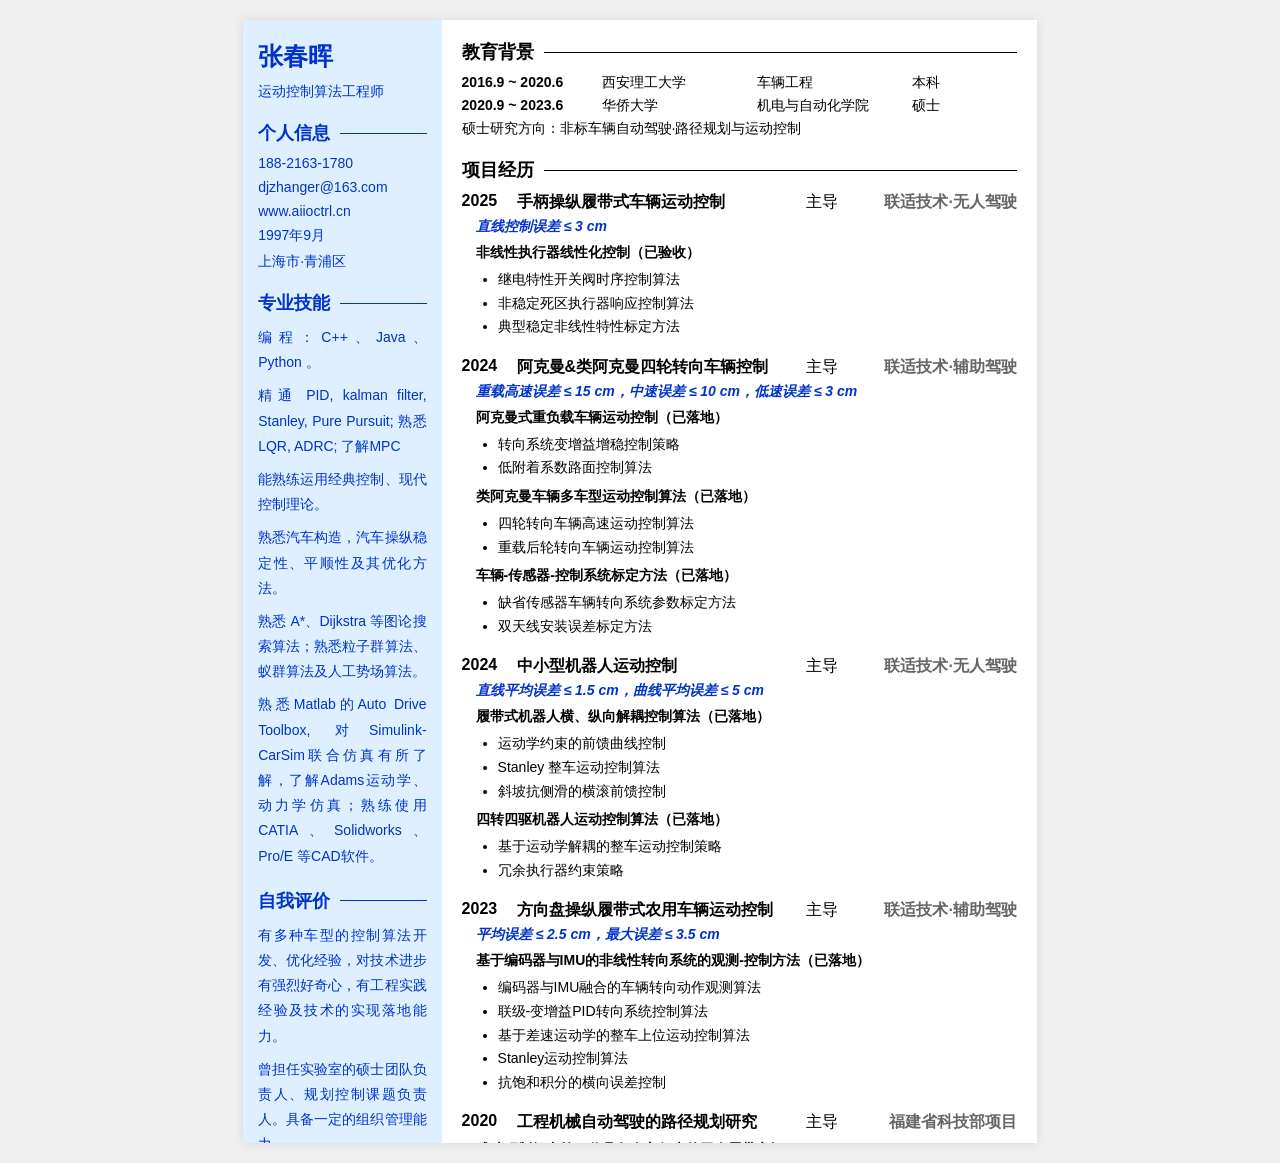
==== index.html @ b7c5e2d9 "init" ====
<!DOCTYPE html>
<html lang="zh">
<head>
    <meta charset="UTF-8">
    <meta name="viewport" content="width=device-width, initial-scale=1.0">
    <title>个人简历</title>
    <link rel="stylesheet" href="styles.css">
</head>
<body>
    <div class="resume">
        <div class="left-column">
            <section class="section">
                <hlh>张春晖</hlh>
                <p>运动控制算法工程师</p>
            </section>

            <section class="section">
                <hl2>个人信息</hl2>
                <p>188-2163-1780</p>
                <p>djzhanger@163.com</p>
                <p>www.aiioctrl.cn</p>
                <p>1997年9月</p>
                <p>上海市·青浦区</p>
            </section>
            
            <section class="section">
                <hl2>专业技能</hl2>
                <p class="distribute-text">编程：C++、Java、Python 。</p>
                <p class="distribute-text">精通 PID, kalman filter, Stanley, Pure Pursuit; 熟悉 LQR, ADRC; 了解MPC</p>
                <!-- <p class="distribute-text"></p> -->
                <p class="distribute-text">能熟练运用经典控制、现代控制理论。</p>
                <p class="distribute-text">熟悉汽车构造，汽车操纵稳定性、平顺性及其优化方法。</p>
                <p class="distribute-text">熟悉 A*、Dijkstra 等图论搜索算法；熟悉粒子群算法、蚁群算法及人工势场算法。</p>
                <p class="distribute-text">熟悉Matlab的Auto Drive Toolbox, 对Simulink-CarSim联合仿真有所了解，了解Adams运动学、动力学仿真；熟练使用CATIA、Solidworks、Pro/E 等CAD软件。</p>
            </section>
            
            <section class="section">
                <hl2>自我评价</hl2>
                <p class="distribute-text">有多种车型的控制算法开发、优化经验，对技术进步有强烈好奇心，有工程实践经验及技术的实现落地能力。</p>
                <p class="distribute-text">曾担任实验室的硕士团队负责人、规划控制课题负责人。具备一定的组织管理能力。</p>
            </section>
        </div>
        
        <div class="right-column">
            <section class="section">
                <hf2>教育背景</hf2>
                <div class="education">
                    <p><span class="date">2016.9 ~ 2020.6</span><span class="school">西安理工大学</span><span class="major">车辆工程</span><span class="degree">本科</span></p>
                    <p><span class="date">2020.9 ~ 2023.6</span><span class="school">华侨大学</span><span class="major">机电与自动化学院</span><span class="degree">硕士</span></p>
                    <p class="research">硕士研究方向：非标车辆自动驾驶·路径规划与运动控制</p>
                </div>
            </section>
            
            <section class="section">
                <hf2>项目经历</hf2>
                
                <div class="project">
                    <div class="project-header">
                        <div class="project-header-left">
                            <span class="project-date">2025</span>
                            <span class="project-title">手柄操纵履带式车辆运动控制</span>
                        </div>
                        <span class="project-role">主导</span>
                        <span class="project-company">联适技术·无人驾驶</span>
                    </div>
                    <p class="project-achievement">直线控制误差 ≤ 3 cm</p>
                    <p class="project-item">非线性执行器线性化控制（已验收）</p>
                    <ul class="project-list">
                        <li>继电特性开关阀时序控制算法</li>
                        <li>非稳定死区执行器响应控制算法</li>
                        <li>典型稳定非线性特性标定方法</li>
                    </ul>
                </div>
                
                <div class="project">
                    <div class="project-header">
                        <div class="project-header-left">
                            <span class="project-date">2024</span>
                            <span class="project-title">阿克曼&类阿克曼四轮转向车辆控制</span>
                        </div>
                        <span class="project-role">主导</span>
                        <span class="project-company">联适技术·辅助驾驶</span>
                    </div>
                    <p class="project-achievement">重载高速误差 ≤ 15 cm，中速误差 ≤ 10 cm，低速误差 ≤ 3 cm</p>
                    <p class="project-item">阿克曼式重负载车辆运动控制（已落地）</p>
                    <ul class="project-list">
                        <li>转向系统变增益增稳控制策略</li>
                        <li>低附着系数路面控制算法</li>
                    </ul>
                    <p class="project-item">类阿克曼车辆多车型运动控制算法（已落地）</p>
                    <ul class="project-list">
                        <li>四轮转向车辆高速运动控制算法</li>
                        <li>重载后轮转向车辆运动控制算法</li>
                    </ul>
                    <p class="project-item">车辆-传感器-控制系统标定方法（已落地）</p>
                    <ul class="project-list">
                        <li>缺省传感器车辆转向系统参数标定方法</li>
                        <li>双天线安装误差标定方法</li>
                    </ul>
                </div>
                
                <div class="project">
                    <div class="project-header">
                        <div class="project-header-left">
                            <span class="project-date">2024</span>
                            <span class="project-title">中小型机器人运动控制</span>
                        </div>
                        <span class="project-role">主导</span>
                        <span class="project-company">联适技术·无人驾驶</span>
                    </div>
                    <p class="project-achievement">直线平均误差 ≤ 1.5 cm，曲线平均误差 ≤ 5 cm</p>
                    <p class="project-item">履带式机器人横、纵向解耦控制算法（已落地）</p>
                    <ul class="project-list">
                        <li>运动学约束的前馈曲线控制</li>
                        <li>Stanley 整车运动控制算法</li>
                        <li>斜坡抗侧滑的横滚前馈控制</li>
                    </ul>
                    <p class="project-item">四转四驱机器人运动控制算法（已落地）</p>
                    <ul class="project-list">
                        <li>基于运动学解耦的整车运动控制策略</li>
                        <li>冗余执行器约束策略</li>
                    </ul>
                </div>
                
                <div class="project">
                    <div class="project-header">
                        <div class="project-header-left">
                            <span class="project-date">2023</span>
                            <span class="project-title">方向盘操纵履带式农用车辆运动控制</span>
                        </div>
                        <span class="project-role">主导</span>
                        <span class="project-company">联适技术·辅助驾驶</span>
                    </div>
                    <p class="project-achievement">平均误差 ≤ 2.5 cm，最大误差 ≤ 3.5 cm</p>
                    <p class="project-item">基于编码器与IMU的非线性转向系统的观测-控制方法（已落地）</p>
                    <ul class="project-list">
                        <li>编码器与IMU融合的车辆转向动作观测算法</li>
                        <li>联级-变增益PID转向系统控制算法</li>
                        <li>基于差速运动学的整车上位运动控制算法</li>
                        <li>Stanley运动控制算法</li>
                        <li>抗饱和积分的横向误差控制</li>
                    </ul>
                </div>
                
                <div class="project">
                    <div class="project-header">
                        <div class="project-header-left">
                            <span class="project-date">2020</span>
                            <span class="project-title">工程机械自动驾驶的路径规划研究</span>
                        </div>
                        <span class="project-role">主导</span>
                        <span class="project-company">福建省科技部项目</span>
                    </div>
                    <p class="project-item">成功研制组内第一代具备自主行走的无人履带车辆</p>
                    <ul class="project-list">
                        <li >全局与局部路径规划算法开发</li>
                        <li>车辆三维轨迹的横、纵向运动控制</li>
                        <li>移动机械自动驾驶实验平台的设计与建设</li>
                    </ul>
                </div>
                
                <div class="project">
                    <div class="project-header">
                        <div class="project-header-left">
                            <span class="project-date">2020</span>
                            <span class="project-title">智能电动工程机械研制</span>
                        </div>
                        <span class="project-role">成员</span>
                        <span class="project-company">Hitachi 国际合作项目</span>
                    </div>
                    <p class="project-item">线控底盘的电动工程机械自动驾驶/自动作业系统开发</p>
                    <ul class="project-list">
                        <li>基于端到端的车道线检测行走系统，与CAN总线的行走控制</li>
                    </ul>
                </div>
            </section>
            
            <section class="section">
                <hf2>科研成果</hf2>
                <div>
                    <!-- <p><strong>论文：</strong>张春晖，林添良，李玉坤等. 自动驾驶工程机械的路径规划与运动控制[C] 2022 中国自动化大会，2022    Best Paper</p> -->
                    
                    <!-- <p><strong>专利：</strong></p> -->
                    <ol class="citation-list">
                        <li>张春晖，林添良，李玉坤等. 自动驾驶工程机械的路径规划与运动控制[C] 2022 中国自动化大会，2022</li>
                        <li>一种基于横摆角速度的履带式车辆轨迹跟踪方法，CN117002479B 已授权</li>
                        <li>用于车辆转向系统的控制方法以及控制器，CN119459860A</li>
                        <li>一种挖掘机的作业机构定位方法、装置及系统，CN118327081A</li>
                        <li>一种挖掘机作业机构的参数标定系统和方法，CN118327082A</li>
                        <li>一种移动机械无人驾驶的路径规划方法和系统，CN113867334B 已授权</li>
                    <!-- <p><strong>论文：</strong>张春晖，林添良，李玉坤等. 自动驾驶工程机械的路径规划与运动控制[C] 2022 中国自动化大会，2022    Best Paper</p>
                    
                    <p><strong>专利：</strong></p>
                    <ul>
                        <li>一种基于横摆角速度的履带式车辆轨迹跟踪方法，CN117002479B 一作 已授权</li>
                        <li>用于车辆转向系统的控制方法以及控制器，CN119459860A，一作</li>
                        <li>一种挖掘机的作业机构定位方法、装置及系统，CN118327081A 一作</li>
                        <li>一种挖掘机作业机构的参数标定系统和方法，CN118327082A 一作</li>
                        <li>一种移动机械无人驾驶的路径规划方法和系统，CN113867334B 导师一作 已授权</li> -->
                    </ol>
                </div>
            </section>
        </div>
    </div>
</body>
</html>
---- styles.css ----
/**
 * 简历样式表
 * 
 * 这个CSS文件用于设计A4纸大小的个人简历
 * 整体布局采用左右两栏结构，左侧为基本信息，右侧为详细经历
 */

/* ======================================
   1. 基础设置和重置样式
   ====================================== */
* {
    margin: 0;
    padding: 0;
    box-sizing: border-box;
    font-family: "Microsoft YaHei", "SimHei", "SimSun", sans-serif; /* 使用中文常用字体 */
}

/* ======================================
   2. 页面容器和A4纸张设置 (210mm x 297mm)
   ====================================== */
body {
    background-color: #f0f0f0; /* 页面背景色 */
    display: flex;
    justify-content: center;
    align-items: center;
    min-height: 100vh;
    padding: 20px;
}

.resume {
    width: 210mm; /* A4纸宽度 */
    height: 297mm; /* A4纸高度 */
    background-color: white;
    box-shadow: 0 0 10px rgba(0, 0, 0, 0.1); /* 添加阴影效果 */
    display: flex;
    overflow: hidden;
}

/* ======================================
   3. 布局结构 - 左右两栏
   ====================================== */
/* 左侧栏样式 (25% 宽度) */
.left-column {
    width: 25%;
    background-color: #def0ff; /* 浅蓝色背景 */
    padding: 20px 15px;
    overflow-y: auto; /* 内容过多时可滚动 */
}

/* 右侧栏样式 (75% 宽度) */
.right-column {
    width: 75%;
    background-color: #ffffff;
    padding: 20px;
    overflow-y: auto; /* 内容过多时可滚动 */
}

/* ======================================
   4. 通用部分样式和标题设置
   ====================================== */
.section {
    margin-bottom: 20px; /* 各部分之间的间距 */
}

/* 左侧蓝色标题 */
hlh {
    color: #0033cc;
    font-size: 25px;
    margin-bottom: 5px;
    padding-bottom: 5px;
    font-weight: bold;
    display: flex; /* 使用弹性布局 */
    /* justify-content: center; */
    align-items: center; /* 垂直居中 */
    border-bottom: none; /* 移除底部边框 */
}

/* 左侧蓝色标题 */
hl2 {
    color: #0033cc;
    font-size: 18px;
    margin-bottom: 5px;
    padding-bottom: 5px;
    font-weight: bold;
    display: flex; /* 使用弹性布局 */
    align-items: center; /* 垂直居中 */
    border-bottom: none; /* 移除底部边框 */
}

/* 为左侧标题添加横线效果 */
hl2:after {
    content: ""; /* 必须有内容，即使是空的 */
    flex-grow: 1; /* 让线条填充剩余空间 */
    height: 1px; /* 线条高度 */
    background-color: #0033cc; /* 线条颜色 */
    margin-left: 10px; /* 与文字的间距 */
}

/* 右侧黑色标题 */
hf2 {
    color: #000000;
    font-size: 18px;
    margin-bottom: 5px;
    padding-bottom: 5px;
    font-weight: bold;
    display: flex; /* 使用弹性布局 */
    align-items: center; /* 垂直居中 */
    border-bottom: none; /* 移除底部边框 */
}

/* 为右侧标题添加横线效果 */
hf2:after {
    content: ""; /* 必须有内容，即使是空的 */
    flex-grow: 1; /* 让线条填充剩余空间 */
    height: 1px; /* 线条高度 */
    background-color: #000000; /* 线条颜色 */
    margin-left: 10px; /* 与文字的间距 */
}

/* 基本段落样式 */
p {
    color:#0033cc; /* 蓝色文字 - 主要用于左侧栏 */
    margin-bottom: 8px;
    /* line-height: 1.5; */
    font-size: 14px;
}

/* ======================================
   5. 文本排版样式
   ====================================== */
/* 分散对齐文本样式 - 主要用于左侧栏的技能描述 */
.distribute-text {
    text-align: justify;
    text-justify: inter-character; /* 适合中文排版 */
    /* text-align-last: justify; 使最后一行也分散对齐 */
    line-height: 1.8; /* 增加行间距 */
    /* margin-bottom: 10px; 增加段落间距 */
}

/* ======================================
   6. 教育背景部分样式
   ====================================== */
.education {
    margin-bottom: 15px;
}

.education p {
    color:#000000; /* 黑色文字 */
    display: flex;
    flex-wrap: wrap;
    margin-bottom: 5px;
}

/* 时间段样式 */
.date {
    width: 140px;
    font-weight: bold;
}

/* 学校名称样式 */
.school {
    width: 140px;
    margin-right: 15px;
}

/* 专业名称样式 */
.major {
    width: 140px;
    margin-right: 15px;
}

/* 学位样式 */
.degree {
    width: 60px;
}

/* 研究方向样式 */
.research {
    margin-top: 5px;
    /* font-style: italic; */
}

/* ======================================
   7. 项目经历部分样式
   ====================================== */
.project {
    margin-bottom: 20px; /* 项目之间的间距 */
}

/* 项目标题行样式 */
.project-header {
    display: flex;
    align-items: center;
    margin-bottom: 5px;
    justify-content: space-between; /* 三部分均匀分布 */
}

/* 项目标题左侧部分 */
.project-header-left {
    display: flex;
    flex-wrap: nowrap; /* 防止换行 */
    width: 60%; /* 左侧宽度 */
    flex-shrink: 0; /* 防止压缩 */
}

/* 项目日期样式 */
.project-date {
    width: 45px;
    font-weight: bold;
    margin-right: 10px;
    flex-shrink: 0; /* 防止日期被压缩 */
}

/* 项目标题样式 */
.project-title {
    font-weight: bold;
    margin-right: 0; /* 移除额外的右边距 */
    white-space: nowrap; /* 防止标题文字换行 */
    overflow: hidden; /* 防止溢出 */
    text-overflow: ellipsis; /* 如果溢出显示省略号 */
}

/* 项目角色样式 */
.project-role {
    width: 10%; /* 中间部分宽度 */
    font-weight: normal;
    color: #000000;
    text-align: center; /* 文字居中 */
    flex-shrink: 0; /* 防止被压缩 */
}

/* 项目公司/组织样式 */
.project-company {
    color: #666;
    font-weight: bold;
    text-align: right;
    white-space: nowrap; /* 防止文本换行 */
    width: 30%; /* 右侧宽度 */
    flex-shrink: 0; /* 防止被压缩 */
}

/* 项目成就样式 - 用于突出显示项目结果 */
.project-achievement {
    padding-left: 1em;
    font-style: italic;
    font-weight: bold;
    color: #0033cc; /* 蓝色强调 */
    margin: 5px 0;
}

/* 项目条目标题样式 */
.project-item {
    padding-left: 1em;
    color:#000000;
    font-weight: bold;
    margin-top: 8px;
}

/* ======================================
   8. 通用列表样式
   ====================================== */
ul {
    /* padding-left: 1em; */
    margin-left: 20px;
    margin-bottom: 10px;
}

/* 已注释的备用列表样式 */
/* ull {
    padding-left: 1em;
    margin-left: 20px;
    margin-bottom: 10px;
} */

li {
    margin-bottom: 4px;
    line-height: 1.4;
    font-size: 14px;
}

/* ======================================
   9. 科研成果部分样式
   ====================================== */
.achievement strong {
    font-weight: bold;
}

.achievement-list {
    /* padding-left: 1em; */
    margin-left: 20px;
    margin-bottom: 10px;
}

.project-list {
    padding-left: 1em;
    margin-left: 20px;
    margin-bottom: 10px;
}

/* ======================================
   10. 引用列表样式 - 用于显示编号的科研成果列表
   ====================================== */
.citation-list {
    list-style-type: none; /* 移除默认列表样式 */
    counter-reset: citation-counter; /* 设置计数器 */
    padding-left: 0em;
    margin-bottom: 15px;
}

.citation-list li {
    position: relative; /* 用于定位序号 */
    padding-left: 2em; /* 为序号留出空间 */
    margin-bottom: 8px;
    line-height: 1.5;
    counter-increment: citation-counter; /* 序号递增 */
}

/* 自定义序号样式 [1], [2], ... */
.citation-list li:before {
    content: "[" counter(citation-counter) "]"; /* 创建[数字]格式 */
    position: absolute;
    left: 0;
    top: 0;
    width: 28px;
    height: 20px;
    /* border: 1px solid #000000; 边框样式 */
    /* border-radius: 3px; */
    background-color: transparent; /* 透明背景 */
    color: #000000; /* 与正文相同颜色 */
    text-align: center;
    font-size: 14px;
    line-height: 20px;
    font-weight: normal;
}

/* 为"Best Paper"和"一作"添加背景框 */
.citation-list li::after {
    content: "";
    display: none; /* 默认不显示 */
}

/* 匹配包含"Best Paper"文本的列表项 */
.citation-list li:nth-child(1)::after {
    content: "Best Paper";
    display: inline-block;
    background-color: #def0ff;
    border: 1px solid #def0ff;
    border-radius: 5px;
    padding: 0 6px;
    margin-left: 8px;
    font-size: 14px; /* 与正文一致 */
    line-height: 1.5;
    color: #000000; /* 与正文一致 */
    font-weight: normal; /* 与正文一致 */
}

/* 匹配包含"一作"文本的列表项 - 使用通用选择器 */
.citation-list li:nth-child(2)::after,
.citation-list li:nth-child(3)::after,
.citation-list li:nth-child(4)::after,
.citation-list li:nth-child(5)::after {
    content: "一作";
    display: inline-block;
    background-color: #def0ff;
    border: 1px solid #def0ff;
    border-radius: 5px;
    padding: 0 6px;
    margin-left: 8px;
    font-size: 14px; /* 与正文一致 */
    line-height: 1.5;
    color: #000000; /* 与正文一致 */
    font-weight: normal; /* 与正文一致 */
}

/* 匹配包含"导师一作"文本的列表项 */
.citation-list li:nth-child(6)::after {
    content: "导师一作";
    display: inline-block;
    background-color: transparent; /* 移除背景色 */
    border: none; /* 移除边框 */
    padding: 0;
    margin-left: 8px;
    font-size: 14px; /* 与正文一致 */
    line-height: 1.5;
    color: #000000; /* 与正文一致 */
    font-weight: normal; /* 与正文一致 */
}

/* ======================================
   11. 响应式布局调整
   ====================================== */
/* 打印样式设置 */
@media print {
    body {
        padding: 0;
        background: none;
    }
    
    .resume {
        box-shadow: none;
        width: 100%;
        height: auto;
    }
}

/* 小屏幕设备布局调整 */
@media screen and (max-width: 768px) {
    .resume {
        flex-direction: column; /* 在小屏幕上改为上下布局 */
        width: 100%;
        height: auto;
    }
    
    .left-column, .right-column {
        width: 100%; /* 两栏都占满宽度 */
    }
}
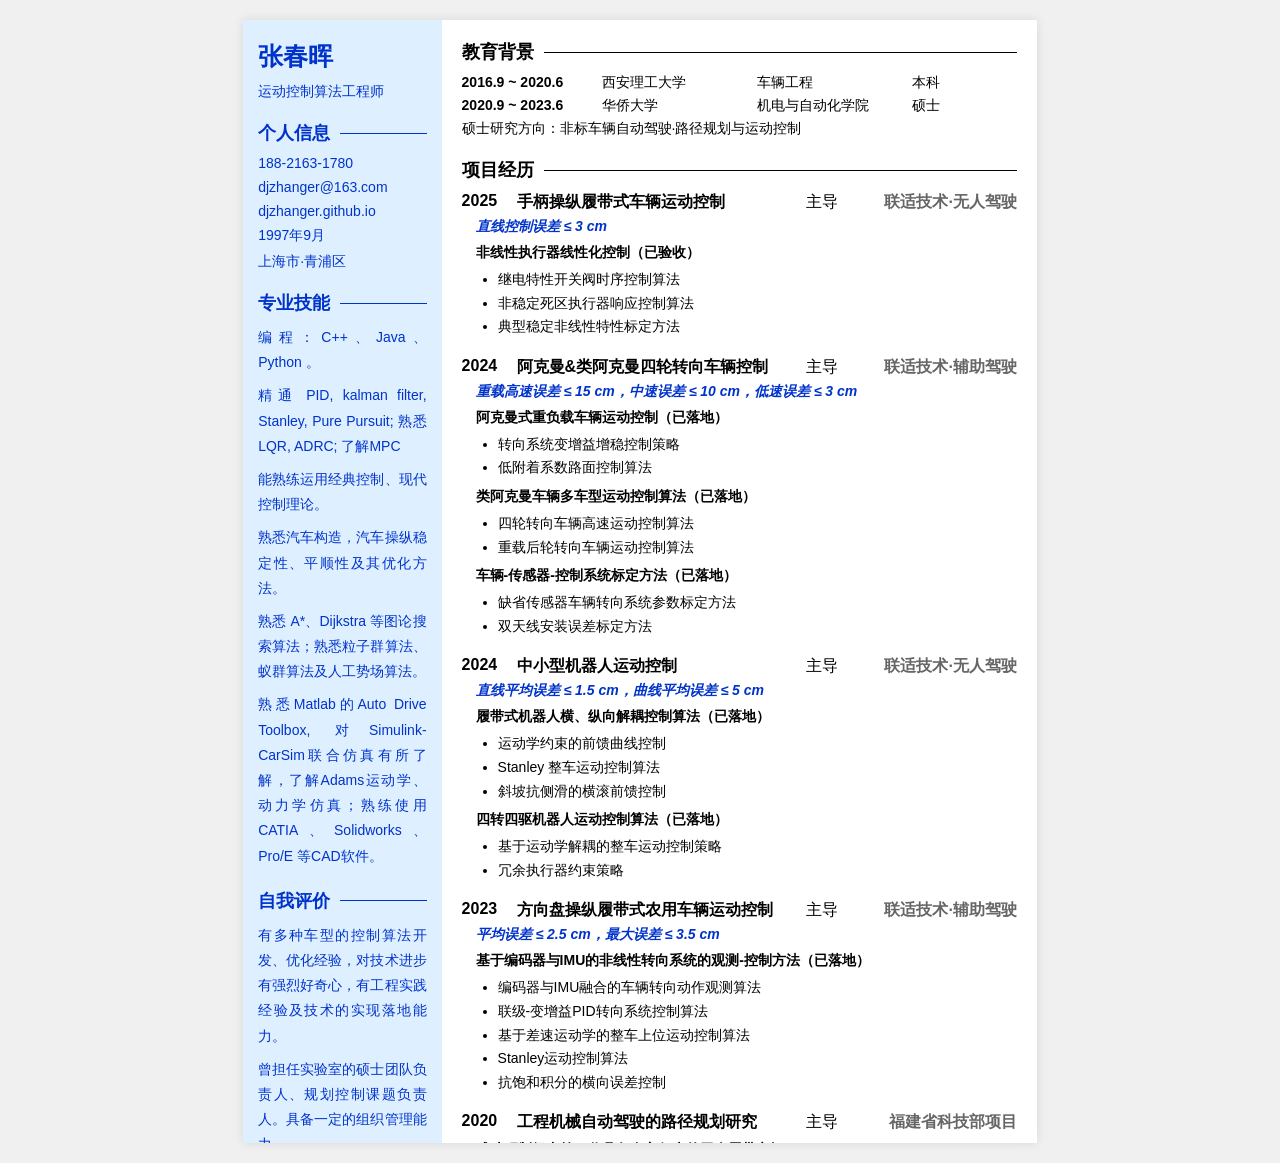
==== commit a133b64c: "修改个人主页网址信息" ====
--- a/index.html
+++ b/index.html
@@ -18,7 +18,7 @@
                 <hl2>个人信息</hl2>
                 <p>188-2163-1780</p>
                 <p>djzhanger@163.com</p>
-                <p>www.aiioctrl.cn</p>
+                <p>djzhanger.github.io</p>
                 <p>1997年9月</p>
                 <p>上海市·青浦区</p>
             </section>
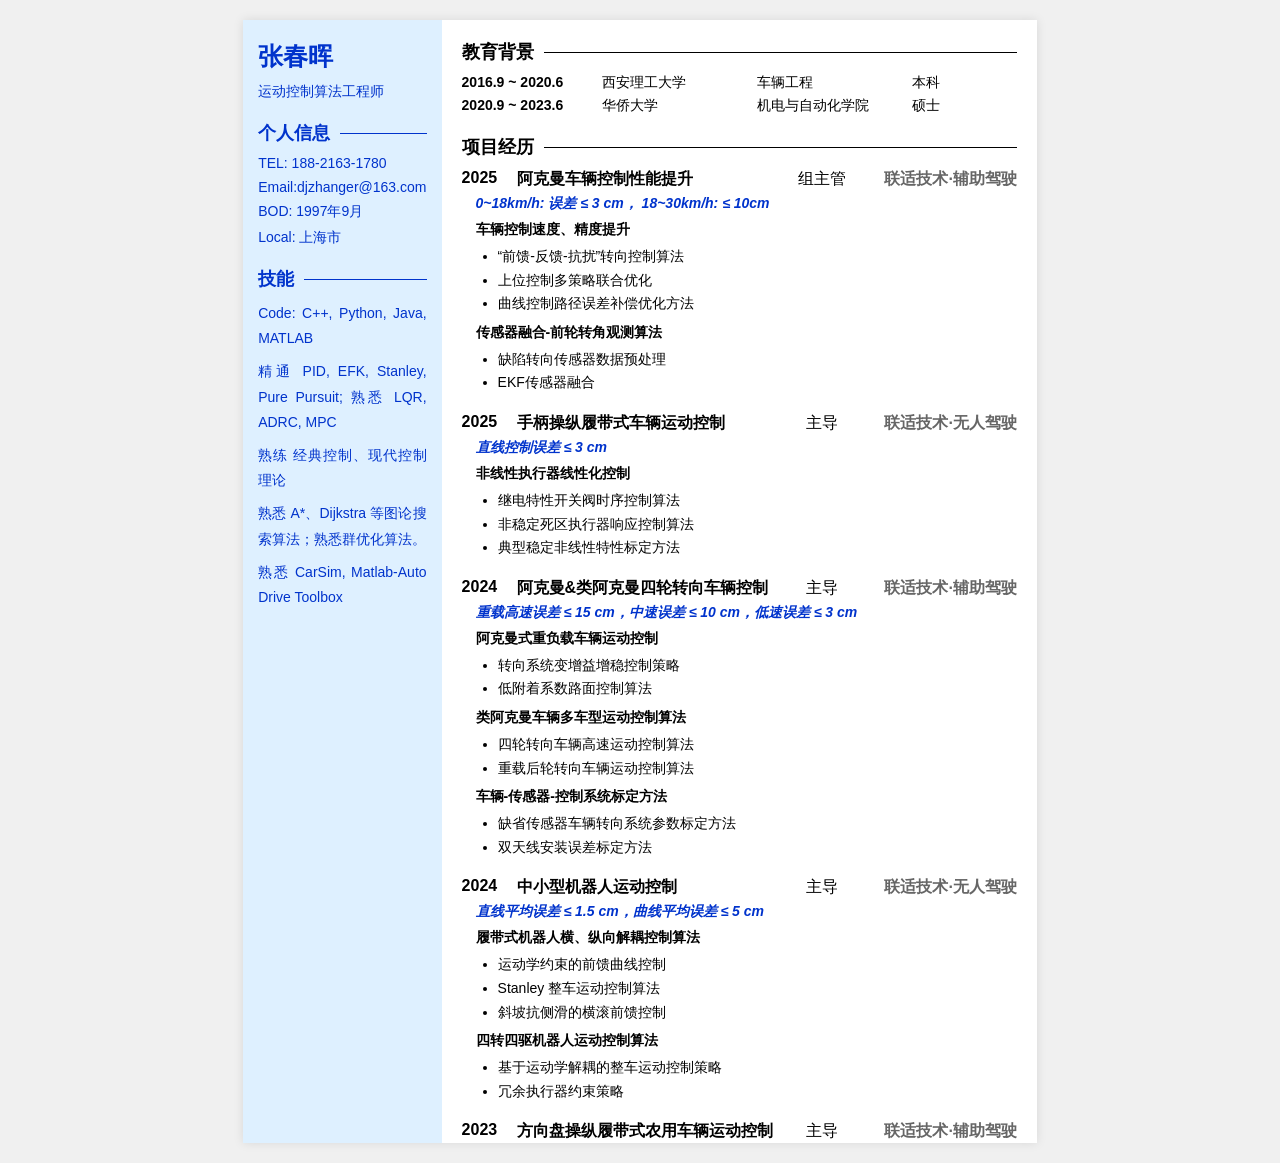
==== commit 22eda9b9: "2025简历内容更新" ====
--- a/index.html
+++ b/index.html
@@ -16,29 +16,29 @@
 
             <section class="section">
                 <hl2>个人信息</hl2>
-                <p>188-2163-1780</p>
-                <p>djzhanger@163.com</p>
-                <p>djzhanger.github.io</p>
-                <p>1997年9月</p>
-                <p>上海市·青浦区</p>
-            </section>
-            
-            <section class="section">
-                <hl2>专业技能</hl2>
-                <p class="distribute-text">编程：C++、Java、Python 。</p>
-                <p class="distribute-text">精通 PID, kalman filter, Stanley, Pure Pursuit; 熟悉 LQR, ADRC; 了解MPC</p>
+                <p>TEL: 188-2163-1780</p>
+                <p>Email:djzhanger@163.com</p>
+                <!-- <p>djzhanger.github.io</p> -->
+                <p>BOD: 1997年9月</p>
+                <p>Local: 上海市</p>
+            </section>
+            
+            <section class="section">
+                <hl2>技能</hl2>
+                <p class="distribute-text">Code: C++, Python, Java, MATLAB</p>
+                <p class="distribute-text">精通 PID, EFK, Stanley, Pure Pursuit; 熟悉 LQR, ADRC, MPC</p>
                 <!-- <p class="distribute-text"></p> -->
-                <p class="distribute-text">能熟练运用经典控制、现代控制理论。</p>
-                <p class="distribute-text">熟悉汽车构造，汽车操纵稳定性、平顺性及其优化方法。</p>
-                <p class="distribute-text">熟悉 A*、Dijkstra 等图论搜索算法；熟悉粒子群算法、蚁群算法及人工势场算法。</p>
-                <p class="distribute-text">熟悉Matlab的Auto Drive Toolbox, 对Simulink-CarSim联合仿真有所了解，了解Adams运动学、动力学仿真；熟练使用CATIA、Solidworks、Pro/E 等CAD软件。</p>
-            </section>
-            
-            <section class="section">
+                <p class="distribute-text">熟练 经典控制、现代控制理论</p>
+                <!-- <p class="distribute-text">熟悉汽车构造，汽车操纵稳定性、平顺性及其优化方法</p> -->
+                <p class="distribute-text">熟悉 A*、Dijkstra 等图论搜索算法；熟悉群优化算法。</p>
+                <p class="distribute-text">熟悉 CarSim, Matlab-Auto Drive Toolbox</p>
+            </section>
+            
+            <!-- <section class="section">
                 <hl2>自我评价</hl2>
                 <p class="distribute-text">有多种车型的控制算法开发、优化经验，对技术进步有强烈好奇心，有工程实践经验及技术的实现落地能力。</p>
                 <p class="distribute-text">曾担任实验室的硕士团队负责人、规划控制课题负责人。具备一定的组织管理能力。</p>
-            </section>
+            </section> -->
         </div>
         
         <div class="right-column">
@@ -47,12 +47,35 @@
                 <div class="education">
                     <p><span class="date">2016.9 ~ 2020.6</span><span class="school">西安理工大学</span><span class="major">车辆工程</span><span class="degree">本科</span></p>
                     <p><span class="date">2020.9 ~ 2023.6</span><span class="school">华侨大学</span><span class="major">机电与自动化学院</span><span class="degree">硕士</span></p>
-                    <p class="research">硕士研究方向：非标车辆自动驾驶·路径规划与运动控制</p>
+                    <!-- <p class="research">硕士研究方向：非标车辆自动驾驶 · 路径规划与运动控制</p> -->
                 </div>
             </section>
             
             <section class="section">
                 <hf2>项目经历</hf2>
+
+                <div class="project">
+                    <div class="project-header">
+                        <div class="project-header-left">
+                            <span class="project-date">2025</span>
+                            <span class="project-title">阿克曼车辆控制性能提升</span>
+                        </div>
+                        <span class="project-role">组主管</span>
+                        <span class="project-company">联适技术·辅助驾驶</span>
+                    </div>
+                    <p class="project-achievement">0~18km/h: 误差 ≤ 3 cm， 18~30km/h: ≤ 10cm</p>
+                    <p class="project-item">车辆控制速度、精度提升</p>
+                    <ul class="project-list">
+                        <li>“前馈-反馈-抗扰”转向控制算法</li>
+                        <li>上位控制多策略联合优化</li>
+                        <li>曲线控制路径误差补偿优化方法</li>
+                    </ul>
+                    <p class="project-item">传感器融合-前轮转角观测算法</p>
+                    <ul class="project-list">
+                        <li>缺陷转向传感器数据预处理</li>
+                        <li>EKF传感器融合</li>
+                    </ul>
+                </div>
                 
                 <div class="project">
                     <div class="project-header">
@@ -64,7 +87,7 @@
                         <span class="project-company">联适技术·无人驾驶</span>
                     </div>
                     <p class="project-achievement">直线控制误差 ≤ 3 cm</p>
-                    <p class="project-item">非线性执行器线性化控制（已验收）</p>
+                    <p class="project-item">非线性执行器线性化控制</p>
                     <ul class="project-list">
                         <li>继电特性开关阀时序控制算法</li>
                         <li>非稳定死区执行器响应控制算法</li>
@@ -82,17 +105,17 @@
                         <span class="project-company">联适技术·辅助驾驶</span>
                     </div>
                     <p class="project-achievement">重载高速误差 ≤ 15 cm，中速误差 ≤ 10 cm，低速误差 ≤ 3 cm</p>
-                    <p class="project-item">阿克曼式重负载车辆运动控制（已落地）</p>
+                    <p class="project-item">阿克曼式重负载车辆运动控制</p>
                     <ul class="project-list">
                         <li>转向系统变增益增稳控制策略</li>
                         <li>低附着系数路面控制算法</li>
                     </ul>
-                    <p class="project-item">类阿克曼车辆多车型运动控制算法（已落地）</p>
+                    <p class="project-item">类阿克曼车辆多车型运动控制算法</p>
                     <ul class="project-list">
                         <li>四轮转向车辆高速运动控制算法</li>
                         <li>重载后轮转向车辆运动控制算法</li>
                     </ul>
-                    <p class="project-item">车辆-传感器-控制系统标定方法（已落地）</p>
+                    <p class="project-item">车辆-传感器-控制系统标定方法</p>
                     <ul class="project-list">
                         <li>缺省传感器车辆转向系统参数标定方法</li>
                         <li>双天线安装误差标定方法</li>
@@ -109,13 +132,13 @@
                         <span class="project-company">联适技术·无人驾驶</span>
                     </div>
                     <p class="project-achievement">直线平均误差 ≤ 1.5 cm，曲线平均误差 ≤ 5 cm</p>
-                    <p class="project-item">履带式机器人横、纵向解耦控制算法（已落地）</p>
+                    <p class="project-item">履带式机器人横、纵向解耦控制算法</p>
                     <ul class="project-list">
                         <li>运动学约束的前馈曲线控制</li>
                         <li>Stanley 整车运动控制算法</li>
                         <li>斜坡抗侧滑的横滚前馈控制</li>
                     </ul>
-                    <p class="project-item">四转四驱机器人运动控制算法（已落地）</p>
+                    <p class="project-item">四转四驱机器人运动控制算法</p>
                     <ul class="project-list">
                         <li>基于运动学解耦的整车运动控制策略</li>
                         <li>冗余执行器约束策略</li>
@@ -132,7 +155,7 @@
                         <span class="project-company">联适技术·辅助驾驶</span>
                     </div>
                     <p class="project-achievement">平均误差 ≤ 2.5 cm，最大误差 ≤ 3.5 cm</p>
-                    <p class="project-item">基于编码器与IMU的非线性转向系统的观测-控制方法（已落地）</p>
+                    <p class="project-item">基于编码器与IMU的非线性转向系统的观测-控制方法</p>
                     <ul class="project-list">
                         <li>编码器与IMU融合的车辆转向动作观测算法</li>
                         <li>联级-变增益PID转向系统控制算法</li>
@@ -184,12 +207,13 @@
                     <ol class="citation-list">
                         <li>张春晖，林添良，李玉坤等. 自动驾驶工程机械的路径规划与运动控制[C] 2022 中国自动化大会，2022</li>
                         <li>一种基于横摆角速度的履带式车辆轨迹跟踪方法，CN117002479B 已授权</li>
+                        <li>用于车辆转向系统的控制方法以及控制器，CN119459860B 已授权</li>
                         <li>用于车辆转向系统的控制方法以及控制器，CN119459860A</li>
                         <li>一种挖掘机的作业机构定位方法、装置及系统，CN118327081A</li>
                         <li>一种挖掘机作业机构的参数标定系统和方法，CN118327082A</li>
+                        <li>一种车辆轮胎转角估算方法、应用、自动驾驶系统及计算机可读存储介质，CN121291592A</li>
                         <li>一种移动机械无人驾驶的路径规划方法和系统，CN113867334B 已授权</li>
-                    <!-- <p><strong>论文：</strong>张春晖，林添良，李玉坤等. 自动驾驶工程机械的路径规划与运动控制[C] 2022 中国自动化大会，2022    Best Paper</p>
-                    
+                        <!-- <p><strong>论文：</strong>张春晖，林添良，李玉坤等. 自动驾驶工程机械的路径规划与运动控制[C] 2022 中国自动化大会，2022    Best Paper</p>
                     <p><strong>专利：</strong></p>
                     <ul>
                         <li>一种基于横摆角速度的履带式车辆轨迹跟踪方法，CN117002479B 一作 已授权</li>
--- a/styles.css
+++ b/styles.css
@@ -358,7 +358,9 @@
 .citation-list li:nth-child(2)::after,
 .citation-list li:nth-child(3)::after,
 .citation-list li:nth-child(4)::after,
-.citation-list li:nth-child(5)::after {
+.citation-list li:nth-child(5)::after,
+.citation-list li:nth-child(6)::after,
+.citation-list li:nth-child(7)::after {
     content: "一作";
     display: inline-block;
     background-color: #def0ff;
@@ -373,7 +375,7 @@
 }
 
 /* 匹配包含"导师一作"文本的列表项 */
-.citation-list li:nth-child(6)::after {
+.citation-list li:nth-child(8)::after {
     content: "导师一作";
     display: inline-block;
     background-color: transparent; /* 移除背景色 */
@@ -385,6 +387,7 @@
     color: #000000; /* 与正文一致 */
     font-weight: normal; /* 与正文一致 */
 }
+
 
 /* ======================================
    11. 响应式布局调整
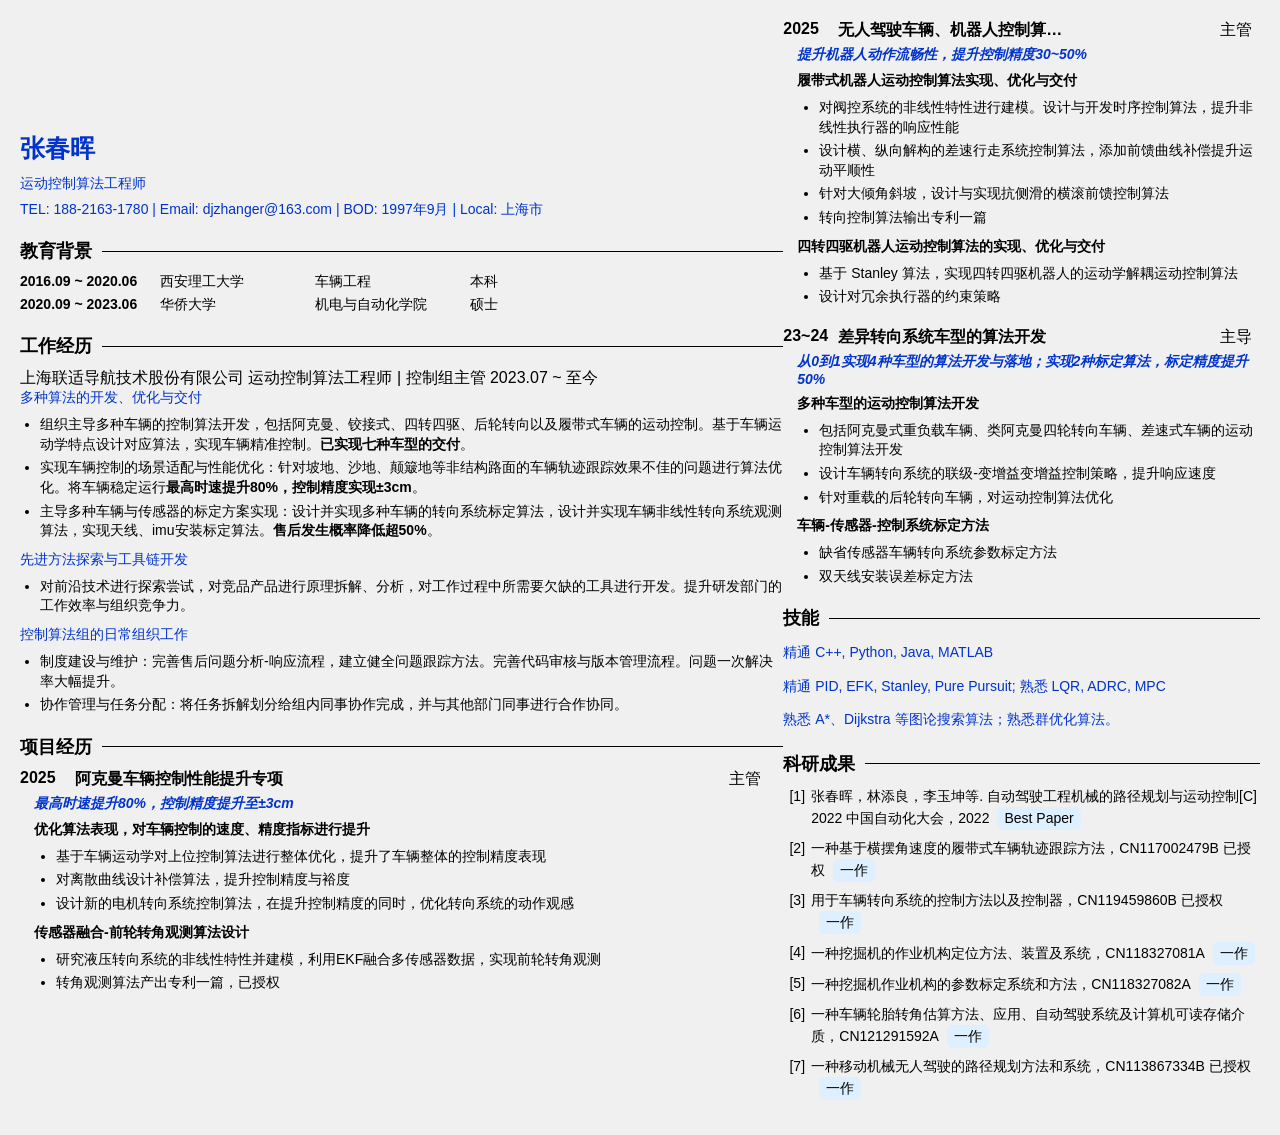
==== commit 44b91e5f: "简历内容优化" ====
--- a/index.html
+++ b/index.html
@@ -8,223 +8,141 @@
 </head>
 <body>
     <div class="resume">
-        <div class="left-column">
-            <section class="section">
-                <hlh>张春晖</hlh>
-                <p>运动控制算法工程师</p>
-            </section>
+        <section class="section">
+            <hlh>张春晖</hlh>
+            <p>运动控制算法工程师</p>
+            <p>TEL: 188-2163-1780 | Email: djzhanger@163.com | BOD: 1997年9月 | Local: 上海市</p>
+        </section>
 
-            <section class="section">
-                <hl2>个人信息</hl2>
-                <p>TEL: 188-2163-1780</p>
-                <p>Email:djzhanger@163.com</p>
-                <!-- <p>djzhanger.github.io</p> -->
-                <p>BOD: 1997年9月</p>
-                <p>Local: 上海市</p>
-            </section>
-            
-            <section class="section">
-                <hl2>技能</hl2>
-                <p class="distribute-text">Code: C++, Python, Java, MATLAB</p>
-                <p class="distribute-text">精通 PID, EFK, Stanley, Pure Pursuit; 熟悉 LQR, ADRC, MPC</p>
-                <!-- <p class="distribute-text"></p> -->
-                <p class="distribute-text">熟练 经典控制、现代控制理论</p>
-                <!-- <p class="distribute-text">熟悉汽车构造，汽车操纵稳定性、平顺性及其优化方法</p> -->
-                <p class="distribute-text">熟悉 A*、Dijkstra 等图论搜索算法；熟悉群优化算法。</p>
-                <p class="distribute-text">熟悉 CarSim, Matlab-Auto Drive Toolbox</p>
-            </section>
-            
-            <!-- <section class="section">
-                <hl2>自我评价</hl2>
-                <p class="distribute-text">有多种车型的控制算法开发、优化经验，对技术进步有强烈好奇心，有工程实践经验及技术的实现落地能力。</p>
-                <p class="distribute-text">曾担任实验室的硕士团队负责人、规划控制课题负责人。具备一定的组织管理能力。</p>
-            </section> -->
-        </div>
-        
-        <div class="right-column">
-            <section class="section">
-                <hf2>教育背景</hf2>
-                <div class="education">
-                    <p><span class="date">2016.9 ~ 2020.6</span><span class="school">西安理工大学</span><span class="major">车辆工程</span><span class="degree">本科</span></p>
-                    <p><span class="date">2020.9 ~ 2023.6</span><span class="school">华侨大学</span><span class="major">机电与自动化学院</span><span class="degree">硕士</span></p>
-                    <!-- <p class="research">硕士研究方向：非标车辆自动驾驶 · 路径规划与运动控制</p> -->
+        <section class="section">
+            <hf2>教育背景</hf2>
+            <div class="education">
+                <p><span class="date">2016.09 ~ 2020.06</span><span class="school">西安理工大学</span><span class="major">车辆工程</span><span class="degree">本科</span></p>
+                <p><span class="date">2020.09 ~ 2023.06</span><span class="school">华侨大学</span><span class="major">机电与自动化学院</span><span class="degree">硕士</span></p>
+            </div>
+        </section>
+
+        <section class="section">
+            <hf2>工作经历</hf2>
+            <div class="work">
+                <div class="work-header">
+                    <span class="work-company">上海联适导航技术股份有限公司</span>
+                    <span class="work-role">运动控制算法工程师 | 控制组主管</span>
+                    <!-- <span class="work-role">运动控制算法工程师 </span> -->
+                    <span class="work-date">2023.07 ~ 至今</span>
                 </div>
-            </section>
-            
-            <section class="section">
-                <hf2>项目经历</hf2>
+                <p class="work-subtitle">多种算法的开发、优化与交付</p>
+                <ul class="work-list">
+                    <li>组织主导多种车辆的控制算法开发，包括阿克曼、铰接式、四转四驱、后轮转向以及履带式车辆的运动控制。基于车辆运动学特点设计对应算法，实现车辆精准控制。<strong>已实现七种车型的交付</strong>。</li>
+                    <li>实现车辆控制的场景适配与性能优化：针对坡地、沙地、颠簸地等非结构路面的车辆轨迹跟踪效果不佳的问题进行算法优化。将车辆稳定运行<strong>最高时速提升80%，控制精度实现±3cm</strong>。</li>
+                    <li>主导多种车辆与传感器的标定方案实现：设计并实现多种车辆的转向系统标定算法，设计并实现车辆非线性转向系统观测算法，实现天线、imu安装标定算法。<strong>售后发生概率降低超50%</strong>。</li>
+                </ul>
+                <p class="work-subtitle">先进方法探索与工具链开发</p>
+                <ul class="work-list">
+                    <li>对前沿技术进行探索尝试，对竞品产品进行原理拆解、分析，对工作过程中所需要欠缺的工具进行开发。提升研发部门的工作效率与组织竞争力。</li>
+                </ul>
+                <p class="work-subtitle">控制算法组的日常组织工作</p>
+                <ul class="work-list">
+                    <li>制度建设与维护：完善售后问题分析-响应流程，建立健全问题跟踪方法。完善代码审核与版本管理流程。问题一次解决率大幅提升。</li>
+                    <li>协作管理与任务分配：将任务拆解划分给组内同事协作完成，并与其他部门同事进行合作协同。</li>
+                </ul>
+            </div>
+        </section>
 
-                <div class="project">
-                    <div class="project-header">
-                        <div class="project-header-left">
-                            <span class="project-date">2025</span>
-                            <span class="project-title">阿克曼车辆控制性能提升</span>
-                        </div>
-                        <span class="project-role">组主管</span>
-                        <span class="project-company">联适技术·辅助驾驶</span>
+        <section class="section">
+            <hf2>项目经历</hf2>
+
+            <div class="project">
+                <div class="project-header">
+                    <div class="project-header-left">
+                        <span class="project-date">2025</span>
+                        <span class="project-title">阿克曼车辆控制性能提升专项</span>
                     </div>
-                    <p class="project-achievement">0~18km/h: 误差 ≤ 3 cm， 18~30km/h: ≤ 10cm</p>
-                    <p class="project-item">车辆控制速度、精度提升</p>
-                    <ul class="project-list">
-                        <li>“前馈-反馈-抗扰”转向控制算法</li>
-                        <li>上位控制多策略联合优化</li>
-                        <li>曲线控制路径误差补偿优化方法</li>
-                    </ul>
-                    <p class="project-item">传感器融合-前轮转角观测算法</p>
-                    <ul class="project-list">
-                        <li>缺陷转向传感器数据预处理</li>
-                        <li>EKF传感器融合</li>
-                    </ul>
+                    <span class="project-role">主管</span>
                 </div>
-                
-                <div class="project">
-                    <div class="project-header">
-                        <div class="project-header-left">
-                            <span class="project-date">2025</span>
-                            <span class="project-title">手柄操纵履带式车辆运动控制</span>
-                        </div>
-                        <span class="project-role">主导</span>
-                        <span class="project-company">联适技术·无人驾驶</span>
+                <p class="project-achievement">最高时速提升80%，控制精度提升至±3cm</p>
+                <p class="project-item">优化算法表现，对车辆控制的速度、精度指标进行提升</p>
+                <ul class="project-list">
+                    <li>基于车辆运动学对上位控制算法进行整体优化，提升了车辆整体的控制精度表现</li>
+                    <li>对离散曲线设计补偿算法，提升控制精度与裕度</li>
+                    <li>设计新的电机转向系统控制算法，在提升控制精度的同时，优化转向系统的动作观感</li>
+                </ul>
+                <p class="project-item">传感器融合-前轮转角观测算法设计</p>
+                <ul class="project-list">
+                    <li>研究液压转向系统的非线性特性并建模，利用EKF融合多传感器数据，实现前轮转角观测</li>
+                    <li>转角观测算法产出专利一篇，已授权</li>
+                </ul>
+            </div>
+
+            <div class="project">
+                <div class="project-header">
+                    <div class="project-header-left">
+                        <span class="project-date">2025</span>
+                        <span class="project-title">无人驾驶车辆、机器人控制算法研发</span>
                     </div>
-                    <p class="project-achievement">直线控制误差 ≤ 3 cm</p>
-                    <p class="project-item">非线性执行器线性化控制</p>
-                    <ul class="project-list">
-                        <li>继电特性开关阀时序控制算法</li>
-                        <li>非稳定死区执行器响应控制算法</li>
-                        <li>典型稳定非线性特性标定方法</li>
-                    </ul>
+                    <span class="project-role">主管</span>
                 </div>
-                
-                <div class="project">
-                    <div class="project-header">
-                        <div class="project-header-left">
-                            <span class="project-date">2024</span>
-                            <span class="project-title">阿克曼&类阿克曼四轮转向车辆控制</span>
-                        </div>
-                        <span class="project-role">主导</span>
-                        <span class="project-company">联适技术·辅助驾驶</span>
+                <p class="project-achievement">提升机器人动作流畅性，提升控制精度30~50%</p>
+                <p class="project-item">履带式机器人运动控制算法实现、优化与交付</p>
+                <ul class="project-list">
+                    <li>对阀控系统的非线性特性进行建模。设计与开发时序控制算法，提升非线性执行器的响应性能</li>
+                    <li>设计横、纵向解构的差速行走系统控制算法，添加前馈曲线补偿提升运动平顺性</li>
+                    <li>针对大倾角斜坡，设计与实现抗侧滑的横滚前馈控制算法</li>
+                    <li>转向控制算法输出专利一篇</li>
+                </ul>
+                <p class="project-item">四转四驱机器人运动控制算法的实现、优化与交付</p>
+                <ul class="project-list">
+                    <li>基于 Stanley 算法，实现四转四驱机器人的运动学解耦运动控制算法</li>
+                    <li>设计对冗余执行器的约束策略</li>
+                </ul>
+            </div>
+
+            <div class="project">
+                <div class="project-header">
+                    <div class="project-header-left">
+                        <span class="project-date">23~24</span>
+                        <span class="project-title">差异转向系统车型的算法开发</span>
                     </div>
-                    <p class="project-achievement">重载高速误差 ≤ 15 cm，中速误差 ≤ 10 cm，低速误差 ≤ 3 cm</p>
-                    <p class="project-item">阿克曼式重负载车辆运动控制</p>
-                    <ul class="project-list">
-                        <li>转向系统变增益增稳控制策略</li>
-                        <li>低附着系数路面控制算法</li>
-                    </ul>
-                    <p class="project-item">类阿克曼车辆多车型运动控制算法</p>
-                    <ul class="project-list">
-                        <li>四轮转向车辆高速运动控制算法</li>
-                        <li>重载后轮转向车辆运动控制算法</li>
-                    </ul>
-                    <p class="project-item">车辆-传感器-控制系统标定方法</p>
-                    <ul class="project-list">
-                        <li>缺省传感器车辆转向系统参数标定方法</li>
-                        <li>双天线安装误差标定方法</li>
-                    </ul>
+                    <span class="project-role">主导</span>
                 </div>
-                
-                <div class="project">
-                    <div class="project-header">
-                        <div class="project-header-left">
-                            <span class="project-date">2024</span>
-                            <span class="project-title">中小型机器人运动控制</span>
-                        </div>
-                        <span class="project-role">主导</span>
-                        <span class="project-company">联适技术·无人驾驶</span>
-                    </div>
-                    <p class="project-achievement">直线平均误差 ≤ 1.5 cm，曲线平均误差 ≤ 5 cm</p>
-                    <p class="project-item">履带式机器人横、纵向解耦控制算法</p>
-                    <ul class="project-list">
-                        <li>运动学约束的前馈曲线控制</li>
-                        <li>Stanley 整车运动控制算法</li>
-                        <li>斜坡抗侧滑的横滚前馈控制</li>
-                    </ul>
-                    <p class="project-item">四转四驱机器人运动控制算法</p>
-                    <ul class="project-list">
-                        <li>基于运动学解耦的整车运动控制策略</li>
-                        <li>冗余执行器约束策略</li>
-                    </ul>
-                </div>
-                
-                <div class="project">
-                    <div class="project-header">
-                        <div class="project-header-left">
-                            <span class="project-date">2023</span>
-                            <span class="project-title">方向盘操纵履带式农用车辆运动控制</span>
-                        </div>
-                        <span class="project-role">主导</span>
-                        <span class="project-company">联适技术·辅助驾驶</span>
-                    </div>
-                    <p class="project-achievement">平均误差 ≤ 2.5 cm，最大误差 ≤ 3.5 cm</p>
-                    <p class="project-item">基于编码器与IMU的非线性转向系统的观测-控制方法</p>
-                    <ul class="project-list">
-                        <li>编码器与IMU融合的车辆转向动作观测算法</li>
-                        <li>联级-变增益PID转向系统控制算法</li>
-                        <li>基于差速运动学的整车上位运动控制算法</li>
-                        <li>Stanley运动控制算法</li>
-                        <li>抗饱和积分的横向误差控制</li>
-                    </ul>
-                </div>
-                
-                <div class="project">
-                    <div class="project-header">
-                        <div class="project-header-left">
-                            <span class="project-date">2020</span>
-                            <span class="project-title">工程机械自动驾驶的路径规划研究</span>
-                        </div>
-                        <span class="project-role">主导</span>
-                        <span class="project-company">福建省科技部项目</span>
-                    </div>
-                    <p class="project-item">成功研制组内第一代具备自主行走的无人履带车辆</p>
-                    <ul class="project-list">
-                        <li >全局与局部路径规划算法开发</li>
-                        <li>车辆三维轨迹的横、纵向运动控制</li>
-                        <li>移动机械自动驾驶实验平台的设计与建设</li>
-                    </ul>
-                </div>
-                
-                <div class="project">
-                    <div class="project-header">
-                        <div class="project-header-left">
-                            <span class="project-date">2020</span>
-                            <span class="project-title">智能电动工程机械研制</span>
-                        </div>
-                        <span class="project-role">成员</span>
-                        <span class="project-company">Hitachi 国际合作项目</span>
-                    </div>
-                    <p class="project-item">线控底盘的电动工程机械自动驾驶/自动作业系统开发</p>
-                    <ul class="project-list">
-                        <li>基于端到端的车道线检测行走系统，与CAN总线的行走控制</li>
-                    </ul>
-                </div>
-            </section>
-            
-            <section class="section">
-                <hf2>科研成果</hf2>
-                <div>
-                    <!-- <p><strong>论文：</strong>张春晖，林添良，李玉坤等. 自动驾驶工程机械的路径规划与运动控制[C] 2022 中国自动化大会，2022    Best Paper</p> -->
-                    
-                    <!-- <p><strong>专利：</strong></p> -->
-                    <ol class="citation-list">
-                        <li>张春晖，林添良，李玉坤等. 自动驾驶工程机械的路径规划与运动控制[C] 2022 中国自动化大会，2022</li>
-                        <li>一种基于横摆角速度的履带式车辆轨迹跟踪方法，CN117002479B 已授权</li>
-                        <li>用于车辆转向系统的控制方法以及控制器，CN119459860B 已授权</li>
-                        <li>用于车辆转向系统的控制方法以及控制器，CN119459860A</li>
-                        <li>一种挖掘机的作业机构定位方法、装置及系统，CN118327081A</li>
-                        <li>一种挖掘机作业机构的参数标定系统和方法，CN118327082A</li>
-                        <li>一种车辆轮胎转角估算方法、应用、自动驾驶系统及计算机可读存储介质，CN121291592A</li>
-                        <li>一种移动机械无人驾驶的路径规划方法和系统，CN113867334B 已授权</li>
-                        <!-- <p><strong>论文：</strong>张春晖，林添良，李玉坤等. 自动驾驶工程机械的路径规划与运动控制[C] 2022 中国自动化大会，2022    Best Paper</p>
-                    <p><strong>专利：</strong></p>
-                    <ul>
-                        <li>一种基于横摆角速度的履带式车辆轨迹跟踪方法，CN117002479B 一作 已授权</li>
-                        <li>用于车辆转向系统的控制方法以及控制器，CN119459860A，一作</li>
-                        <li>一种挖掘机的作业机构定位方法、装置及系统，CN118327081A 一作</li>
-                        <li>一种挖掘机作业机构的参数标定系统和方法，CN118327082A 一作</li>
-                        <li>一种移动机械无人驾驶的路径规划方法和系统，CN113867334B 导师一作 已授权</li> -->
-                    </ol>
-                </div>
-            </section>
-        </div>
+                <p class="project-achievement">从0到1实现4种车型的算法开发与落地；实现2种标定算法，标定精度提升50%</p>
+                <p class="project-item">多种车型的运动控制算法开发</p>
+                <ul class="project-list">
+                    <li>包括阿克曼式重负载车辆、类阿克曼四轮转向车辆、差速式车辆的运动控制算法开发</li>
+                    <li>设计车辆转向系统的联级-变增益变增益控制策略，提升响应速度</li>
+                    <li>针对重载的后轮转向车辆，对运动控制算法优化</li>
+                </ul>
+                <p class="project-item">车辆-传感器-控制系统标定方法</p>
+                <ul class="project-list">
+                    <li>缺省传感器车辆转向系统参数标定方法</li>
+                    <li>双天线安装误差标定方法</li>
+                </ul>
+            </div>
+        </section>
+
+        <section class="section">
+            <hf2>技能</hf2>
+            <p class="distribute-text">精通 C++, Python, Java, MATLAB</p>
+            <p class="distribute-text">精通 PID, EFK, Stanley, Pure Pursuit; 熟悉 LQR, ADRC, MPC</p>
+            <p class="distribute-text">熟悉 A*、Dijkstra 等图论搜索算法；熟悉群优化算法。</p>
+        </section>
+
+        <section class="section">
+            <hf2>科研成果</hf2>
+            <div>
+                <ol class="citation-list">
+                    <li>张春晖，林添良，李玉坤等. 自动驾驶工程机械的路径规划与运动控制[C] 2022 中国自动化大会，2022</li>
+                    <li>一种基于横摆角速度的履带式车辆轨迹跟踪方法，CN117002479B 已授权</li>
+                    <li>用于车辆转向系统的控制方法以及控制器，CN119459860B 已授权</li>
+                    <!-- <li>用于车辆转向系统的控制方法以及控制器，CN119459860A</li> -->
+                    <li>一种挖掘机的作业机构定位方法、装置及系统，CN118327081A</li>
+                    <li>一种挖掘机作业机构的参数标定系统和方法，CN118327082A</li>
+                    <li>一种车辆轮胎转角估算方法、应用、自动驾驶系统及计算机可读存储介质，CN121291592A</li>
+                    <li>一种移动机械无人驾驶的路径规划方法和系统，CN113867334B 已授权</li>
+                </ol>
+            </div>
+        </section>
     </div>
+    <script src="pagination.js"></script>
 </body>
 </html>
